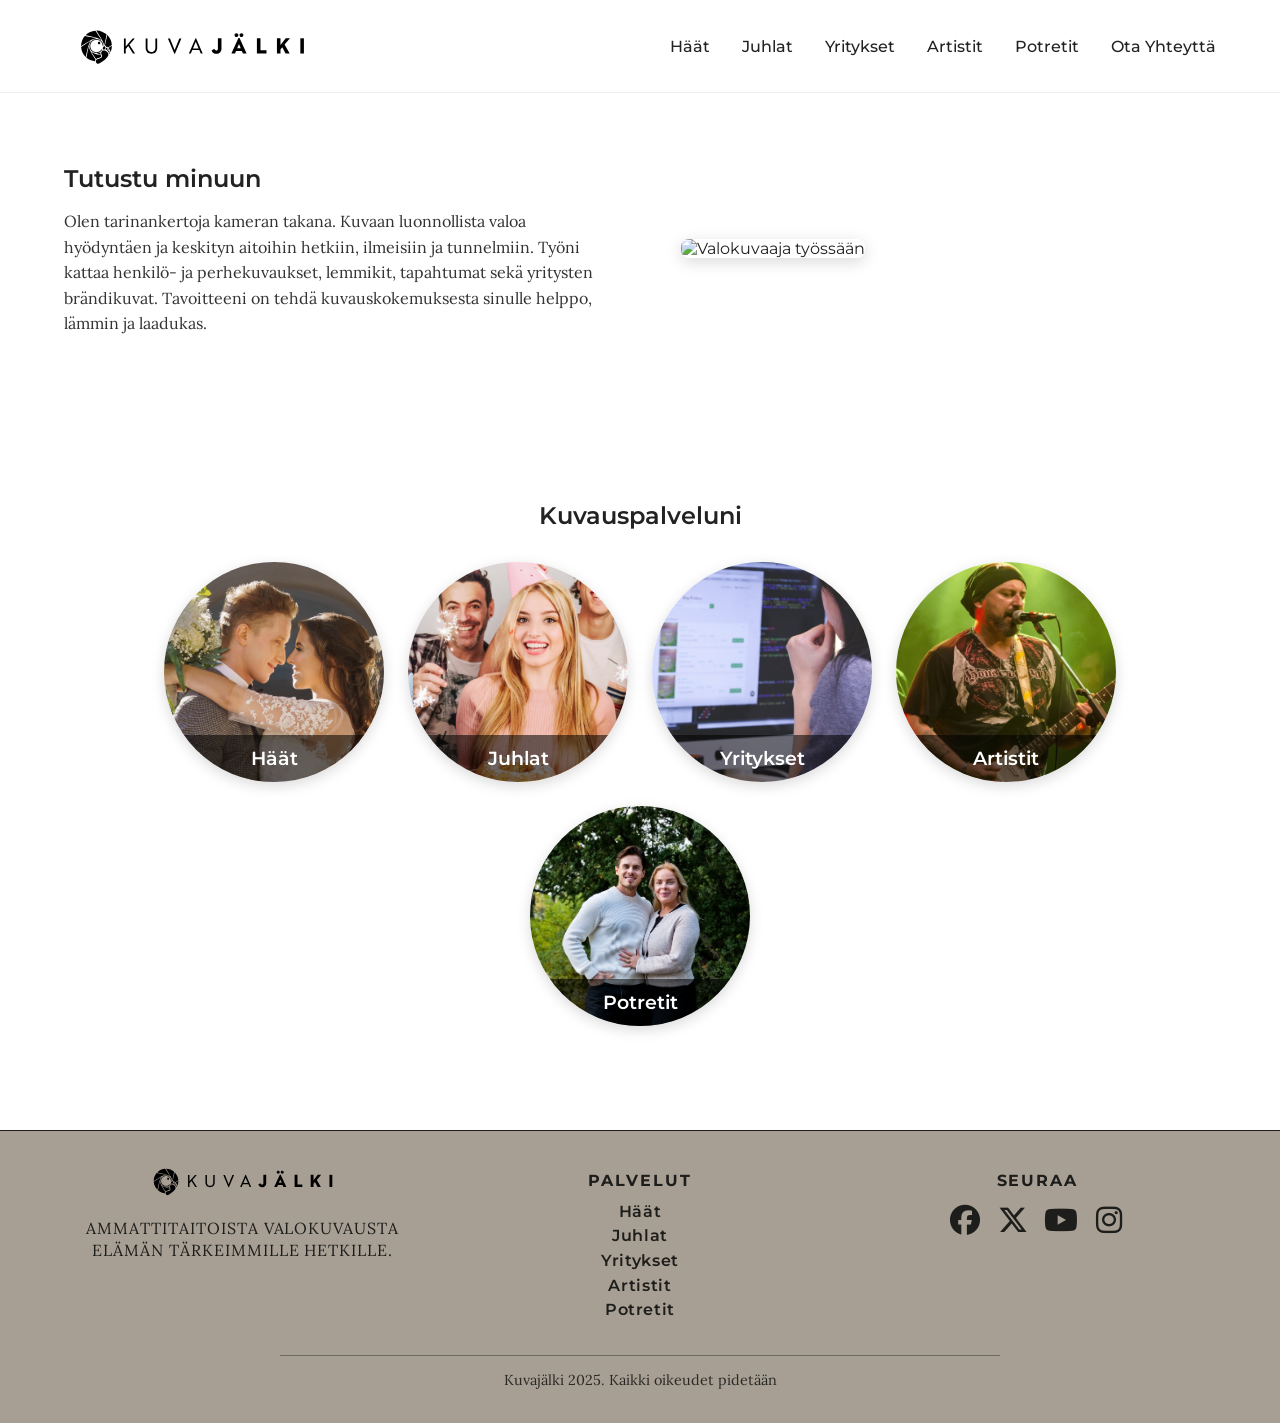
==== index.html @ 0657d15f "kuvat" ====
<!DOCTYPE html>
<html lang="fi">

<head>
  <meta charset="UTF-8" />
  <meta name="viewport" content="width=device-width, initial-scale=1.0" />
  <title>Kuvajälki – Etusivu</title>

  <!-- Fontit ja ikonit -->
  <link rel="preconnect" href="https://fonts.googleapis.com">
  <link rel="preconnect" href="https://fonts.gstatic.com" crossorigin>
  <link href="https://fonts.googleapis.com/css2?family=Montserrat:wght@400;500;600;700&family=Lora:ital,wght@0,400;0,600;1,400&display=swap" rel="stylesheet">
  <link rel="stylesheet" href="https://cdnjs.cloudflare.com/ajax/libs/font-awesome/6.4.2/css/all.min.css">

  <!-- Tyylit (päivitä polut tarvittaessa projektissasi) -->
  <link rel="stylesheet" href="style.css" />
 
</head>

<body>

  <!-- Navbar (sama kuin aiemmin) -->
  <nav class="navbar">
    <div class="container flex">
      <a href="../index.html" class="site-brand">
        <img src="../img/logo.svg" alt="Kuvajälki logo" />
      </a>

      <!-- Open (hamburger) button -->
      <button type="button" id="navbar-show-btn" aria-label="Avaa valikko">
        <i class="fas fa-bars"></i>
      </button>

      <!-- Collapsible menu -->
      <div id="navbar-collapse">
        <button type="button" id="navbar-close-btn" aria-label="Sulje valikko">
          <i class="fas fa-times"></i>
        </button>

        <ul class="navbar-nav">
  
          <li class="nav-item">
            <a href="../Haat/index.html" class="nav-link">Häät</a>
          </li>
          <li class="nav-item">
            <a href="../Juhlat/index.html" class="nav-link">Juhlat</a>
          </li>
          <li class="nav-item">
            <a href="../Yritykset/index.html" class="nav-link">Yritykset</a>
          </li>
          <li class="nav-item">
            <a href="../Artistit/index.html" class="nav-link">Artistit</a>
          </li>
          <li class="nav-item">
            <a href="../Henkilo/index.html" class="nav-link">Potretit</a>
          </li>
          <li class="nav-item">
            <a href="../Ota_Yhteytta/index.html" class="nav-link">Ota Yhteyttä</a>
          </li>
        </ul>
      </div>
    </div>
  </nav>
  <!-- /Navbar -->

  <!-- Etusivulla ei tarvita hää-headeria, poistettu header-hero -->

  <main>
    
    <!-- About Me Section -->
    <section class="about-section container">
      <div class="about-content">
        <div class="about-text">
          <h2>Tutustu minuun</h2>
          <p>
            Olen tarinankertoja kameran takana. Kuvaan luonnollista valoa hyödyntäen ja keskityn aitoihin hetkiin,
            ilmeisiin ja tunnelmiin. Työni kattaa henkilö- ja perhekuvaukset, lemmikit, tapahtumat sekä yritysten
            brändikuvat. Tavoitteeni on tehdä kuvauskokemuksesta sinulle helppo, lämmin ja laadukas.
          </p>
        </div>
        <div class="about-image">
          <img src="../img/etusivu1.png" alt="Valokuvaaja työssään">
        </div>
      </div>
    </section>

    <!-- Service Cards Section -->
    <section class="services-section container">
      <h2>Kuvauspalveluni</h2>
      <div class="card-container">

        <div class="service-card kortti-haat">

          <h3>Häät</h3>
          <img src="../img/Haat/Haat-pysty.jpg" alt="Haat">
        </div>

        <div class="service-card kortti-juhlat">
          <h3>Juhlat</h3>
          <img src="../img/Juhlat/Juhlat-pysty.jpg" alt="Juhlat">
        </div>

        <div class="service-card kortti-yritykset">
        
          <h3>Yritykset</h3>
          <img src="../img/Yritykset/Yritykset-pysty.jpg" alt="Yritykset">
        </div>

        <div class="service-card kortti-artistit">
          
          <h3>Artistit</h3>
          <img src="../img/Artistit/Artistit-pysty.jpg" alt="Artistit">
        </div>

        <div class="service-card kortti-henkilo">

          <h3>Potretit</h3>
          <img src="../img/Potretit/Parikuvat0009.jpg" alt="Potretit">
        </div>
      </div>
    </section>
  </main>


  <footer class="site-footer">
  <div class="container footer-grid">
    <!-- VASEN: logo + kuvaus -->
    <div class="footer-brand">
      <img src="../img/logo.svg" alt="Kuvajälki" class="footer-logo">
      <p class="footer-tagline">
        Ammattitaitoista valokuvausta elämän tärkeimmille hetkille.
      </p>
    </div>

    <!-- KESKI: Palvelut-linkit -->
    <nav class="footer-services" aria-label="Palvelut">
      <h4>Palvelut</h4>
      <ul>
        <li><a href="../Haat/index.html">Häät</a></li>
        <li><a href="../Juhlat/index.html">Juhlat </a></li>
        <li><a href="../Yritykset/index.html">Yritykset</a></li>
        <li><a href="../Artistit/index.html">Artistit</a></li>
        <li><a href="../Henkilo/index.html">Potretit</a></li>
      </ul>
    </nav>

    <!-- OIKEA: Seuraa -->
    <div class="footer-social">
      <h4>Seuraa</h4>
      <ul>
        <li><a href="#" aria-label="Facebook"><i class="fab fa-facebook"></i></a></li>
        <li><a href="#" aria-label="X / Twitter"><i class="fab fa-x-twitter"></i></a></li>
        <li><a href="#" aria-label="YouTube"><i class="fab fa-youtube"></i></a></li>
        <li><a href="#" aria-label="Instagram"><i class="fab fa-instagram"></i></a></li>
      </ul>
    </div>
  </div>

  <hr class="footer-rule" />

  <div class="container footer-bottom">
    <p>Kuvajälki 2025. Kaikki oikeudet pidetään</p>
  </div>
</footer>


  <!-- Oma skripti (valikko ym.) -->
  <script src="script.js"></script>
</body>

</html>
---- style.css ----
/* ========================================================= */
/* ================== YLEISET ASETUKSET ===================== */
/* ========================================================= */

html,
body {
  height: 100%;
}

*,
*::before,
*::after {
  box-sizing: border-box;
}

body {
  margin: 0;
  font-family: "Montserrat", sans-serif;
  background-color: #fff;
  color: #222;
  display: flex;
  flex-direction: column;
  min-height: 100vh;
  -webkit-text-size-adjust: 100%;
}

body h2,
body h3,
body h4 {
  font-family: "Montserrat", serif;
}

body p {
  font-family: "Lora", serif;
}

main {
  flex: 1 0 auto;
  padding-bottom: 40px; /* tilaa footerille */
}

.container {
  width: 90%;
  max-width: 1200px;
  margin: 0 auto;
}

/* Pienillä näytöillä hieman suurempi riviväli ja marginaalit */
@media (max-width: 560px) {
  body {
    line-height: 1.55;
  }
  .container {
    width: 92%;
  }
}

/* ========================================================= */
/* ================== NAVIGAATIO ============================ */
/* ========================================================= */

.navbar {
  position: fixed;
  top: 0;
  left: 0;
  right: 0;
  z-index: 1000;
  background: #fff;
  border-bottom: 1px solid #eee;
}

/* Navin sisältö (logo + linkit samalle riville) */
.navbar .container {
  display: flex;
  justify-content: space-between; /* Logo vasemmalle, linkit oikealle */
  align-items: center;
  gap: 12px;
  padding: 1rem 0;
}

/* Logo vasemmalle */
.site-brand img {
  height: 60px;
  width: auto;
  display: block;
}

/* Navilinkit (desktop-näkymä) */
.navbar-nav {
  list-style: none;
  display: flex;
  gap: 2rem;
  margin: 0;
  padding: 0;
}

.navbar-nav .nav-link {
  position: relative;
  text-decoration: none;
  color: #222;
  font-weight: 500;
  padding-bottom: 4px;
  transition: color 0.3s ease;
}

/* Alleviivaus-efekti hoverissa */
.navbar-nav .nav-link::after {
  content: "";
  position: absolute;
  left: 0;
  bottom: 0;
  width: 100%;
  height: 2px;
  background: #b97c2c;
  border-radius: 3px;
  transform-origin: right;
  transform: scaleX(0);
  transition: transform 0.4s ease;
}

.navbar-nav .nav-link:hover {
  color: #b97c2c;
}

.navbar-nav .nav-link:hover::after {
  transform: scaleX(1);
  transform-origin: left;
}

/* Hamburger-nappi (mobiili) */
#navbar-show-btn,
#navbar-close-btn {
  background: none;
  border: none;
  color: #222;
  font-size: 1.6rem;
  line-height: 1;
  cursor: pointer;
  display: none; /* näkyy vain mobiilissa */
}

/* Desktopissa valikko näkyy rivillä */
#navbar-collapse {
  display: flex;
}

/* ========================================================= */
/* ================== MOBIILINAVI =========================== */
/* ========================================================= */

@media (max-width: 768px) {
  #navbar-show-btn {
    display: block;
  }

  #navbar-collapse {
    position: fixed;
    top: 0;
    right: -100%;
    width: min(92vw, 320px);
    height: 100dvh; /* varma koko mobiilissa */
    background: #fff;
    box-shadow: -2px 0 10px rgba(0, 0, 0, 0.1);
    flex-direction: column;
    justify-content: flex-start;
    align-items: flex-start;
    padding: 2rem 1.25rem;
    transition: right 0.3s ease;
  }

  #navbar-close-btn {
    display: block;
    position: absolute;
    top: 1rem;
    right: 1rem;
  }

  /* Kun menu on aktiivinen (esim. JS lisää .open-luokan) */
  #navbar-collapse.open {
    right: 0;
  }

  /* Linkit pystysuunnassa mobiilissa */
  .navbar-nav {
    flex-direction: column;
    gap: 1.25rem;
    margin-top: 3.25rem;
  }

  .nav-link {
    font-size: 1.05rem;
  }
}

/* Jos sivulla käytetään ankkureita kiinteän navin kanssa */
#galleria,
#hinnasto {
  scroll-margin-top: 80px;
}

/* ========================================================= */
/* ================== ABOUT ME -OSIO ======================== */
/* ========================================================= */

.about-section {
  display: flex;
  align-items: center;
  justify-content: center;
  padding: 4rem 0;
  margin-top: 80px; /* kompensoi fixed-navia yläreunassa */
}

.about-content {
  display: flex;
  flex-wrap: wrap;
  gap: 2rem;
  align-items: center;
}

.about-text {
  flex: 1;
  min-width: 280px;
}

.about-text h2 {
  font-weight: 600;
  margin-bottom: 1rem;
}

.about-text p {
  font-family: "Lora", serif;
  line-height: 1.6;
  color: #333;
}

.about-image {
  flex: 1;
  min-width: 280px;
  padding-left: 50px;
}

.about-image img {
  width: 80%;
  border-radius: 8px;
  object-fit: cover;
  box-shadow: 0 4px 16px rgba(0, 0, 0, 0.15);
}

/* ========================================================= */
/* ================== PALVELUKORTIT ========================= */
/* ========================================================= */

.services-section {
  text-align: center;
  padding: 4rem 0;
}

.services-section h2 {
  font-weight: 600;
  margin-bottom: 2rem;
}

.card-container {
  display: flex;
  flex-wrap: wrap;
  gap: 1.5rem;
  justify-content: center;
}

.service-card {
  width: 220px;
  height: 220px;
  border-radius: 50%;
  overflow: hidden;
  position: relative;
  cursor: pointer;
  transition: transform 0.3s ease, box-shadow 0.3s ease;
  box-shadow: 0 4px 14px rgba(0,0,0,0.15);

  display: flex;
  align-items: flex-end;
  justify-content: center;
}

/* Kuva pallon sisällä */
.service-card img {
  position: absolute;
  width: 100%;
  height: 100%;
  object-fit: cover;

  filter: grayscale(5%);
  transition: transform 0.5s ease, filter 0.5s ease;
}

/* Hover-efekti */
.service-card:hover img {
  transform: scale(1.12);
  filter: grayscale(0%);
}

/* Otsikkopalkki pallon alaosassa */
.service-card h3 {
  position: relative;
  z-index: 2;
  background: rgba(0, 0, 0, 0.55);
  width: 100%;
  margin: 0;
  padding: 0.75rem 0;
  color: #fff;
  font-weight: 600;
  text-align: center;
  border-bottom-left-radius: 50%;
  border-bottom-right-radius: 50%;
  transition: background 0.3s ease;
}

.service-card:hover h3 {
  background: rgba(0, 0, 0, 0.75);
}



/* ========================================================= */
/* ================== RESPONSIVISUUS ======================== */
/* ========================================================= */

@media (max-width: 768px) {
  .about-content {
    flex-direction: column;
    text-align: center;
  }

  .about-image {
    padding-left: 0;
  }

  .about-image img {
    max-width: 90%;
  }

  .service-card {
    width: 100%;
    max-width: 320px;
  }
}

/* ========================================================= */
/* ====================== FOOTER ============================ */
/* ========================================================= */

.site-footer {
  background: #a79f93;
  color: #1d1d1b;
  padding: 2.5rem 0 1.25rem 0;
  border-top: 1px solid #1d1d1b;
  margin-top: auto;
}

.footer-grid {
  display: grid;
  grid-template-columns: repeat(3, 1fr);
  gap: 2rem 2.5rem;
  justify-content: center;
  justify-items: center;
  align-items: start;
  text-align: center;
}

.footer-brand,
.footer-services,
.footer-social {
  display: flex;
  flex-direction: column;
  align-items: center;
  margin-bottom: 0.5rem;
}

.footer-brand {
  margin-top: -14px;
}

.footer-logo {
  height: 48px;
  width: auto;
  display: block;
  margin-bottom: 0.75rem;
}

.footer-tagline {
  font-family: "Lora", serif;
  text-transform: uppercase;
  letter-spacing: 0.06em;
  line-height: 1.4;
  margin: 0;
}

.site-footer h4 {
  text-transform: uppercase;
  letter-spacing: 0.12em;
  font-weight: 700;
  margin: 0 0 0.75rem 0;
}

.footer-services ul,
.footer-social ul {
  list-style: none;
  margin: 0;
  padding: 0;
}

.footer-services ul {
  display: flex;
  flex-direction: column;
  gap: 0.35rem;
}

.footer-services a {
  color: #1d1d1b;
  text-decoration: none;
  font-weight: 600;
  letter-spacing: 0.04em;
}

.footer-services a:hover {
  text-decoration: underline;
}

.footer-social ul {
  display: flex;
  gap: 0.75rem;
  justify-content: center;
  align-items: center;
}

.footer-social a {
  color: #1d1d1b;
  display: inline-flex;
  align-items: center;
  justify-content: center;
  width: 36px;
  height: 36px;
  text-decoration: none;
  transition: transform 0.2s ease;

}

.footer-social a:hover {
  transform: translateY(-2px);
}

.footer-social i {
  font-size: 30px;
  display: flex;
  justify-content: center;
  align-items: center;
}

.footer-rule {
  border: none;
  border-top: 1px solid #6f6a62;
  margin: 1.75rem auto 0.75rem auto;
  width: min(720px, 90%);
}

.footer-bottom {
  text-align: center;
  font-size: 0.9rem;
  opacity: 0.9;
}

/* ---------- Footerin responsiivisuus ---------- */
@media (max-width: 900px) {
  .footer-grid {
    grid-template-columns: 1fr;
    gap: 1.5rem;
  }
  .footer-brand {
    display: grid;
    justify-items: center;
    margin-top: 0;
  }
  .footer-tagline {
    max-width: 28ch;
  }
}
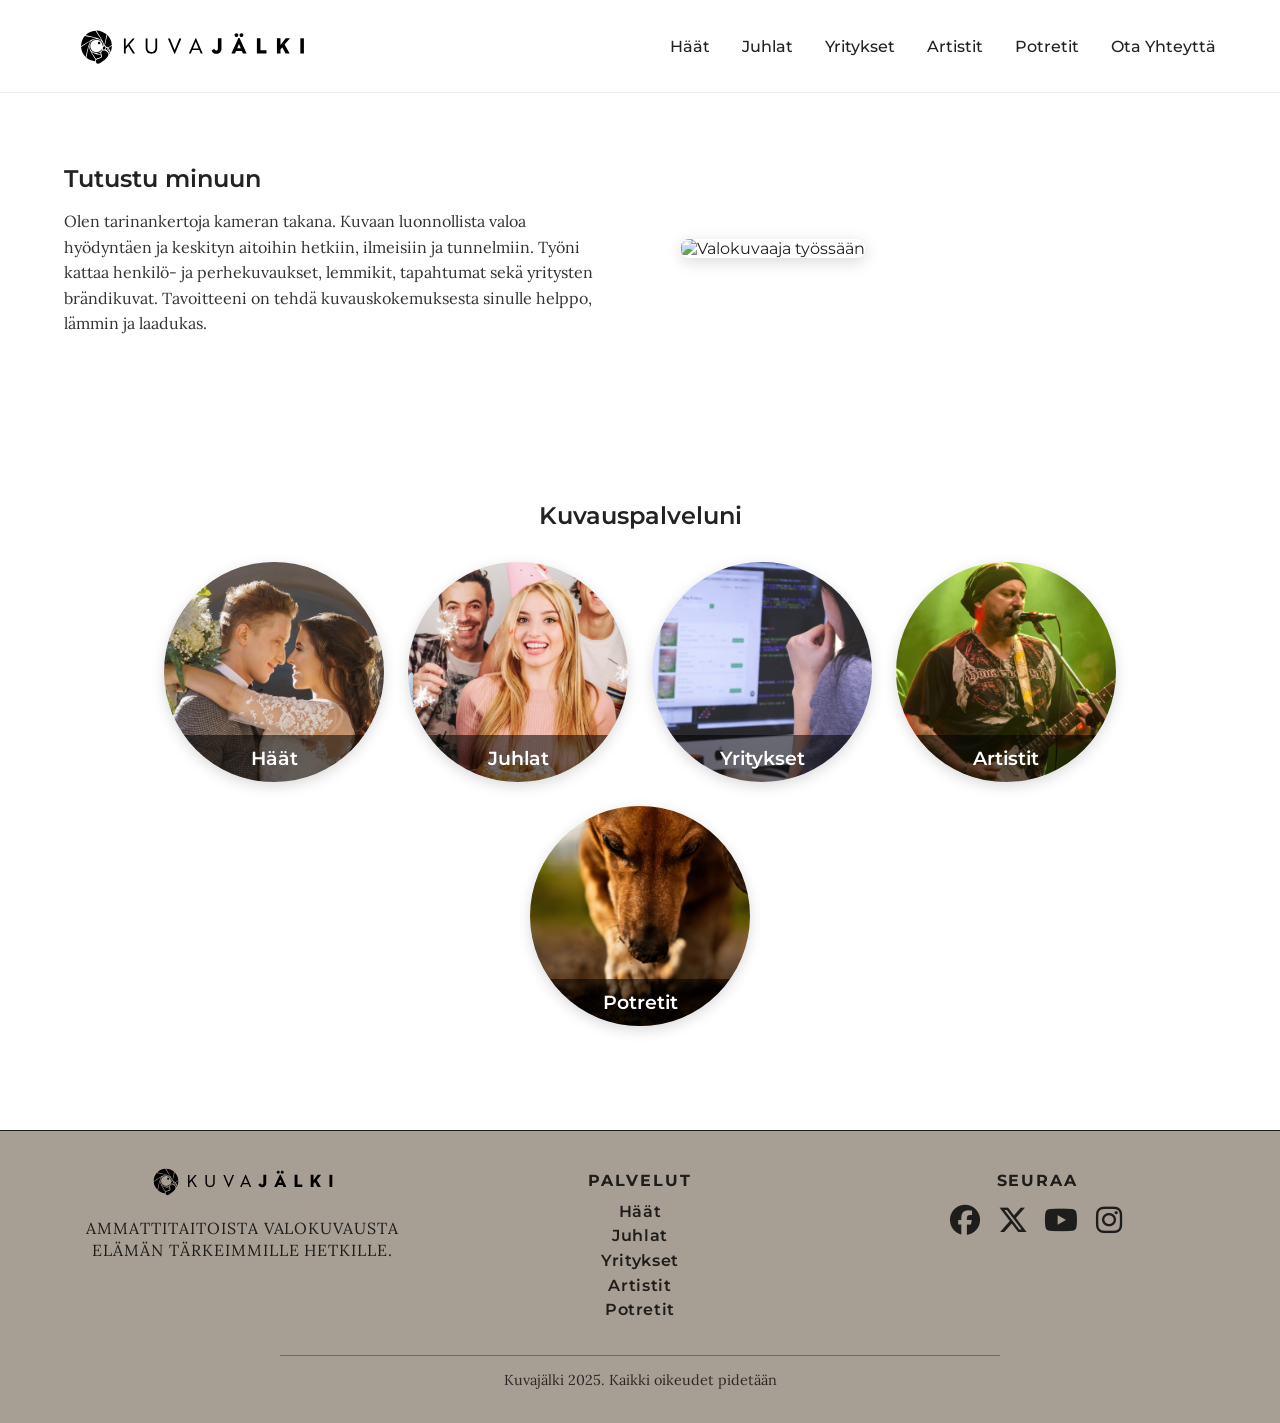
==== commit 4c0b3daf: "Merge branch 'main' of https://github.com/Kuvajalki/Valokuvaus_sivut" ====
--- a/index.html
+++ b/index.html
@@ -115,7 +115,7 @@
         <div class="service-card kortti-henkilo">
 
           <h3>Potretit</h3>
-          <img src="../img/Potretit/Parikuvat0009.jpg" alt="Potretit">
+          <img src="../img/Potretit/Koirat0015.jpg" alt="Potretit">
         </div>
       </div>
     </section>
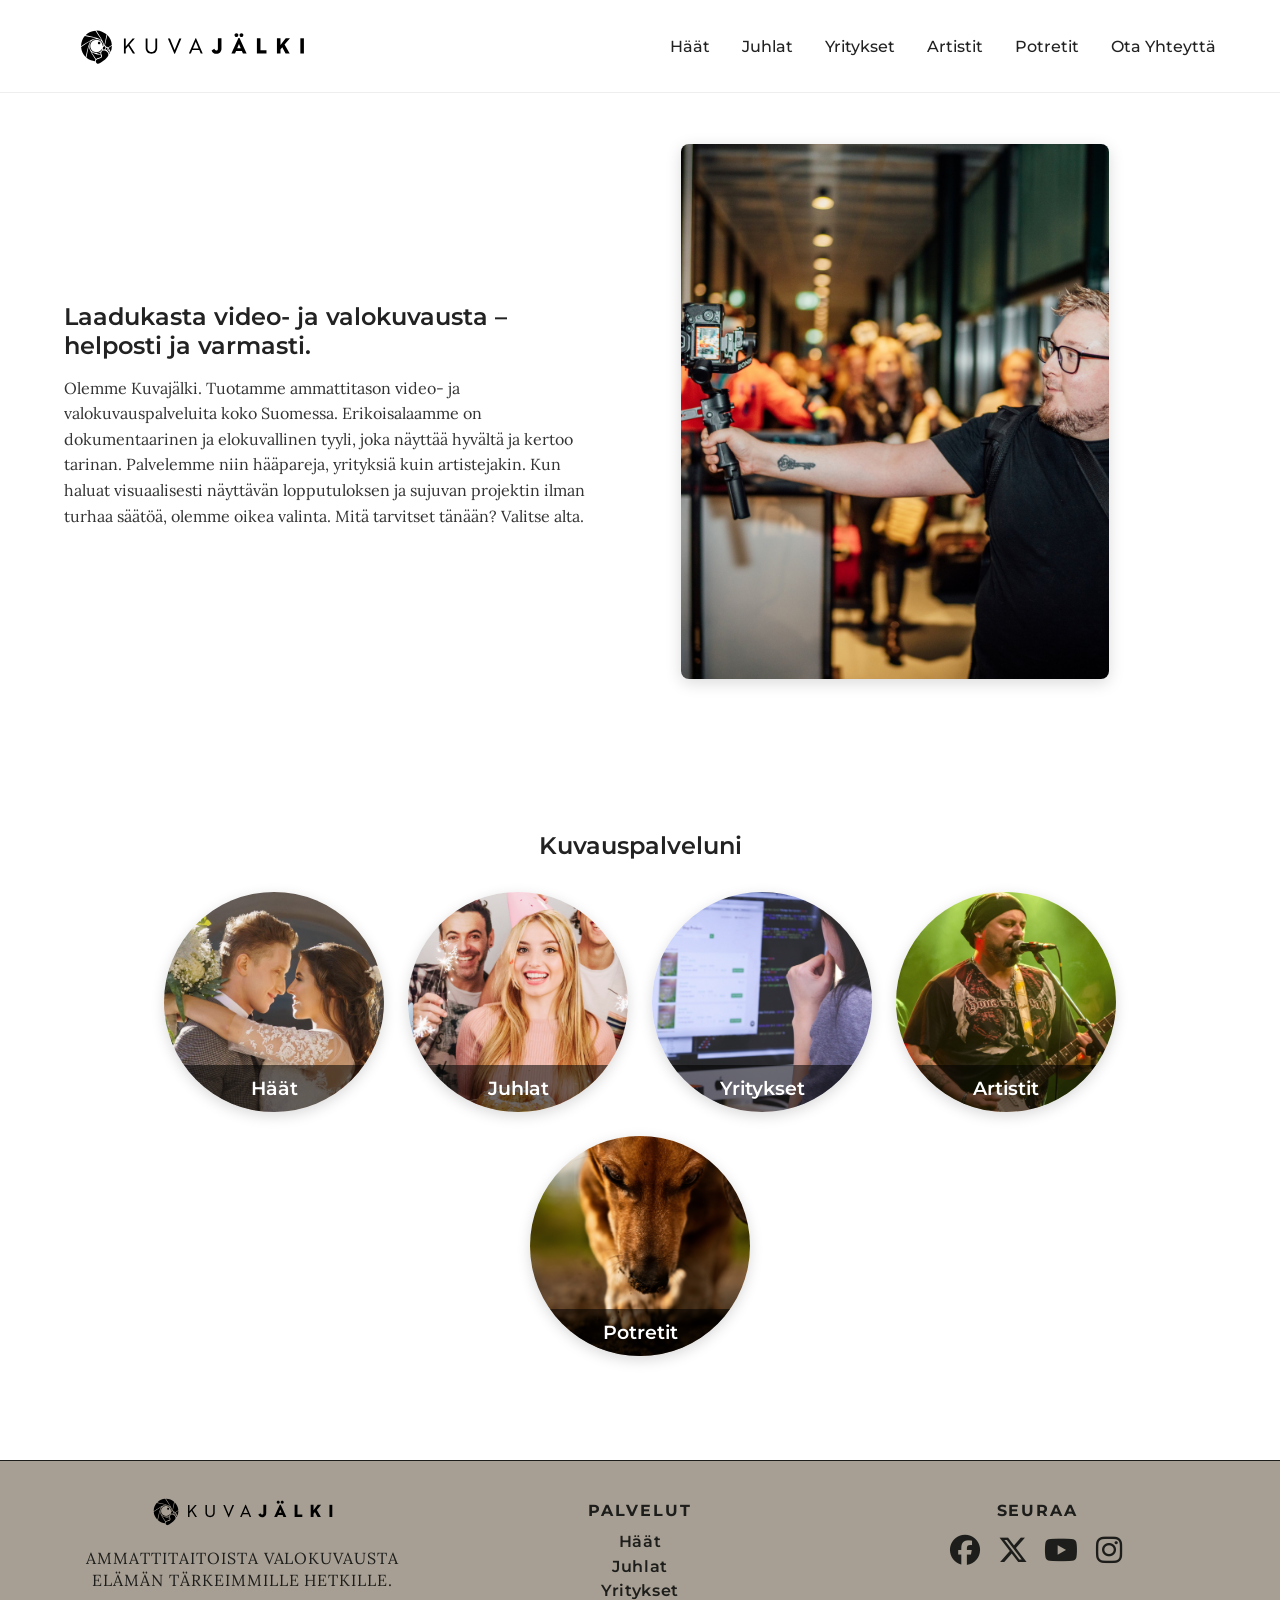
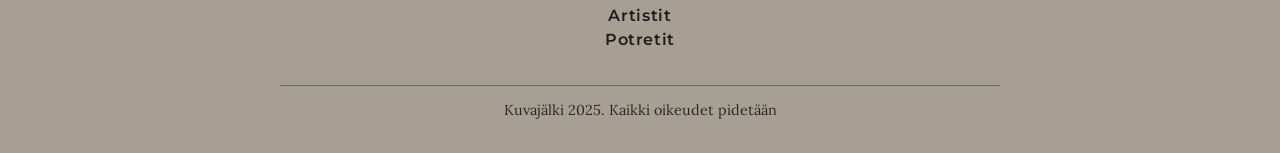
==== commit 456a8837: "jea" ====
--- a/index.html
+++ b/index.html
@@ -71,11 +71,13 @@
     <section class="about-section container">
       <div class="about-content">
         <div class="about-text">
-          <h2>Tutustu minuun</h2>
+          <h2>Laadukasta video- ja valokuvausta – helposti ja varmasti.</h2>
           <p>
-            Olen tarinankertoja kameran takana. Kuvaan luonnollista valoa hyödyntäen ja keskityn aitoihin hetkiin,
-            ilmeisiin ja tunnelmiin. Työni kattaa henkilö- ja perhekuvaukset, lemmikit, tapahtumat sekä yritysten
-            brändikuvat. Tavoitteeni on tehdä kuvauskokemuksesta sinulle helppo, lämmin ja laadukas.
+            Olemme Kuvajälki. Tuotamme ammattitason video- ja valokuvauspalveluita koko Suomessa. Erikoisalaamme on dokumentaarinen ja elokuvallinen tyyli, joka näyttää hyvältä ja kertoo tarinan.
+
+            Palvelemme niin hääpareja, yrityksiä kuin artistejakin. Kun haluat visuaalisesti näyttävän lopputuloksen ja sujuvan projektin ilman turhaa säätöä, olemme oikea valinta.
+
+            Mitä tarvitset tänään? Valitse alta.
           </p>
         </div>
         <div class="about-image">
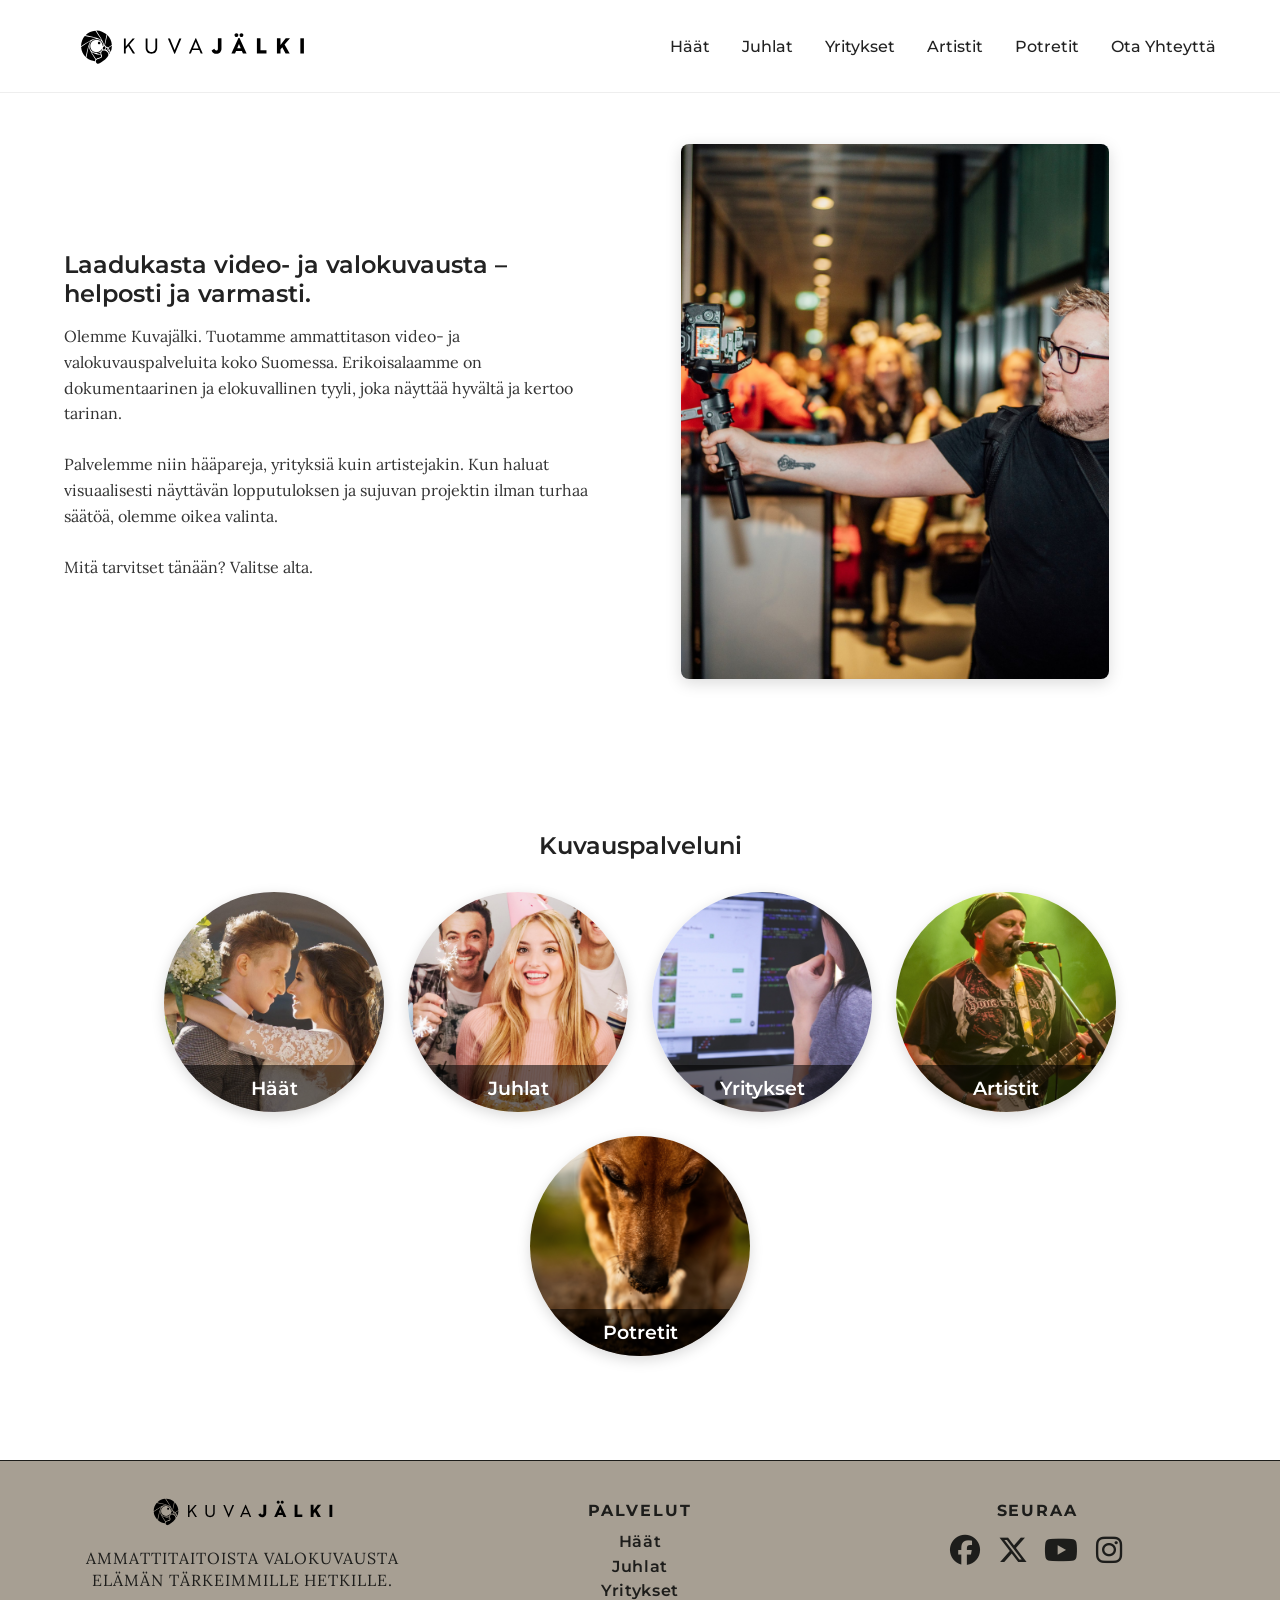
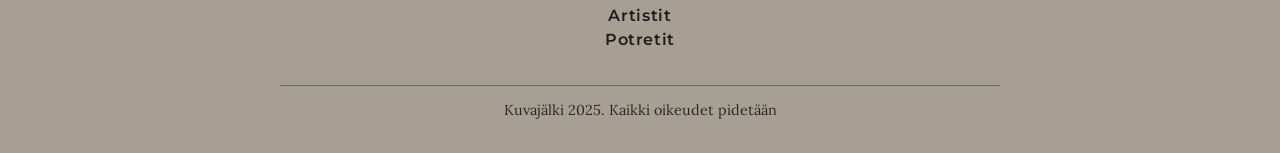
==== commit 771772be: "Update index.html" ====
--- a/index.html
+++ b/index.html
@@ -73,10 +73,11 @@
         <div class="about-text">
           <h2>Laadukasta video- ja valokuvausta – helposti ja varmasti.</h2>
           <p>
-            Olemme Kuvajälki. Tuotamme ammattitason video- ja valokuvauspalveluita koko Suomessa. Erikoisalaamme on dokumentaarinen ja elokuvallinen tyyli, joka näyttää hyvältä ja kertoo tarinan.
-
+            Olemme Kuvajälki. Tuotamme ammattitason video- ja valokuvauspalveluita koko Suomessa. Erikoisalaamme on dokumentaarinen ja elokuvallinen tyyli, joka näyttää hyvältä ja kertoo tarinan.<br>
+            <br>
             Palvelemme niin hääpareja, yrityksiä kuin artistejakin. Kun haluat visuaalisesti näyttävän lopputuloksen ja sujuvan projektin ilman turhaa säätöä, olemme oikea valinta.
-
+            <br>
+            <br>
             Mitä tarvitset tänään? Valitse alta.
           </p>
         </div>
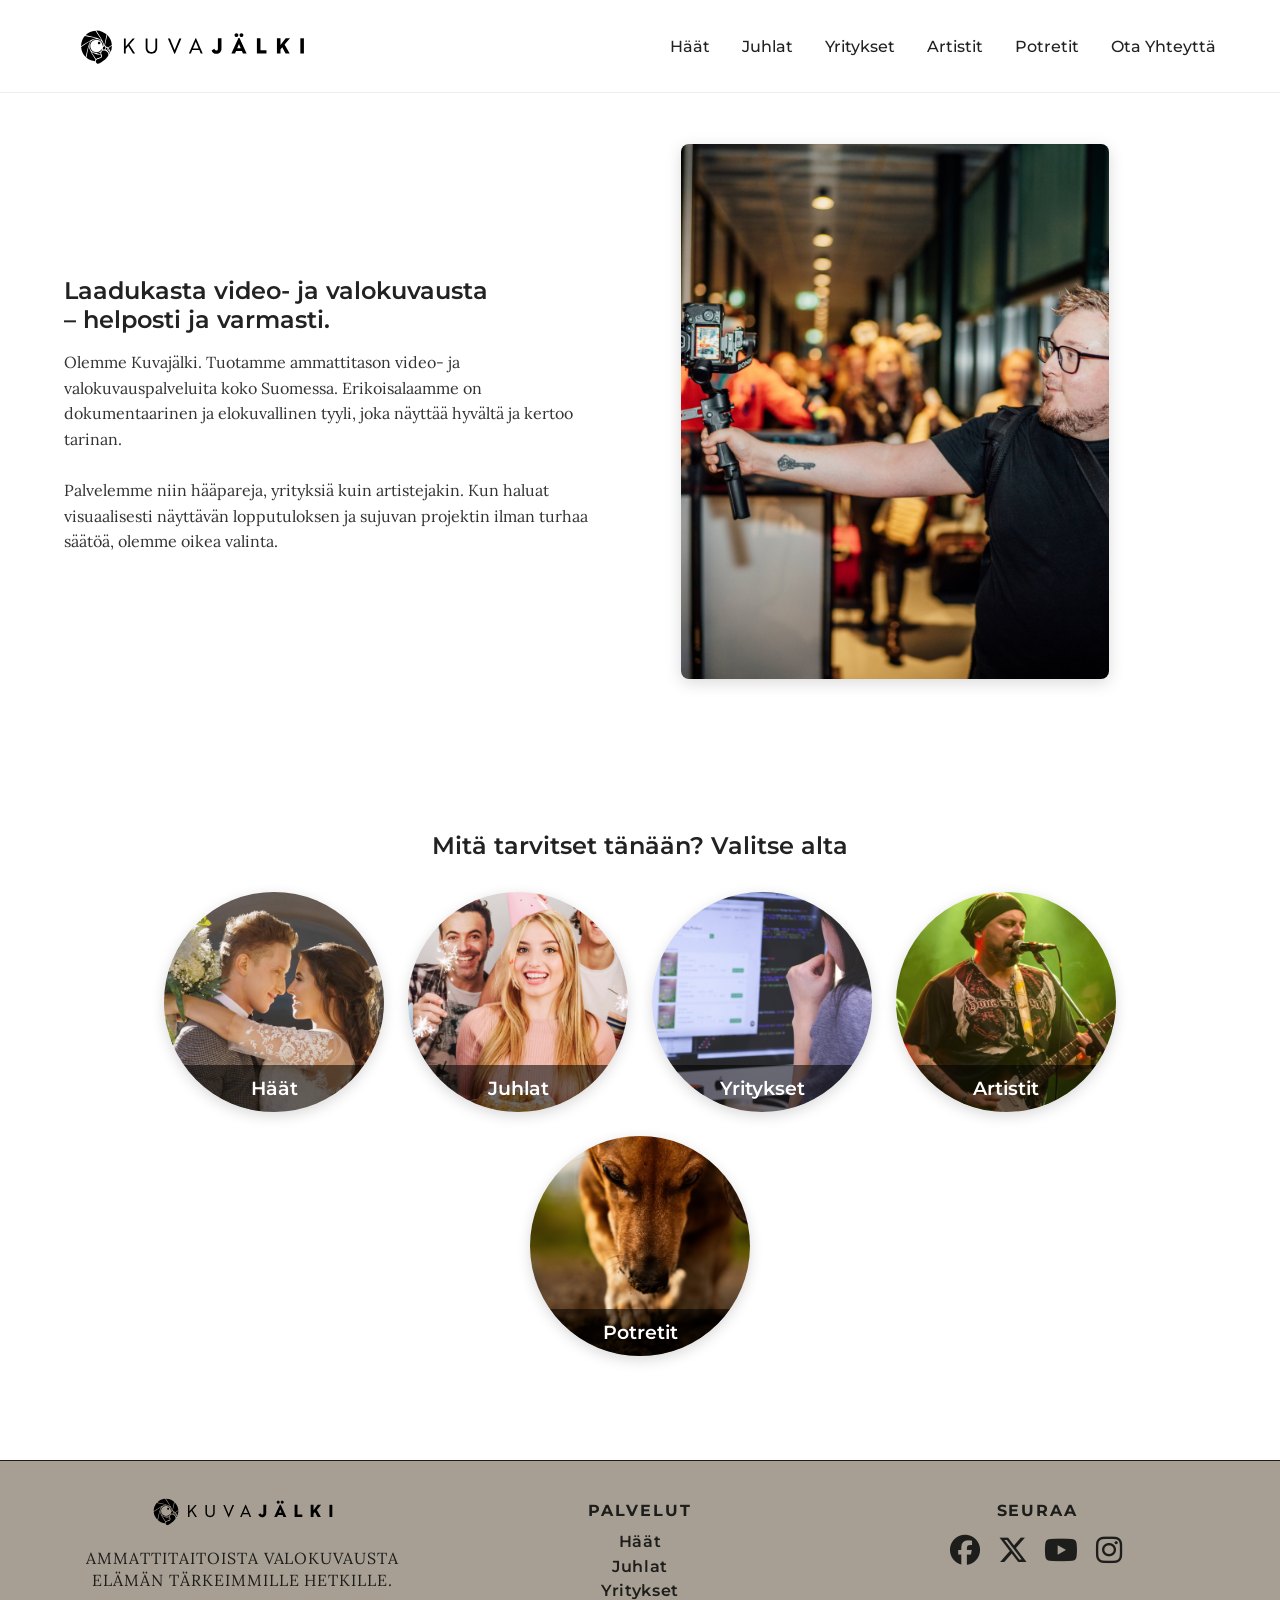
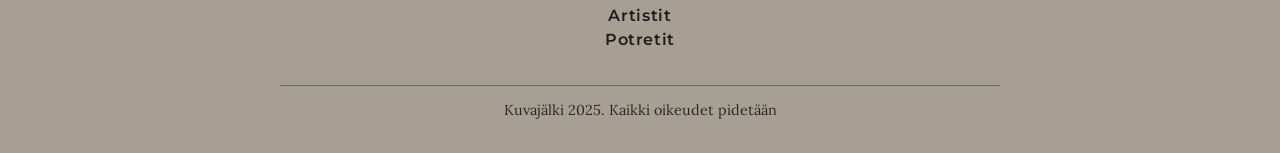
==== commit ee2d4337: "aboutmetxt" ====
--- a/index.html
+++ b/index.html
@@ -71,14 +71,13 @@
     <section class="about-section container">
       <div class="about-content">
         <div class="about-text">
-          <h2>Laadukasta video- ja valokuvausta – helposti ja varmasti.</h2>
+          <h2>Laadukasta video- ja valokuvausta <br>– helposti ja varmasti.</h2>
           <p>
             Olemme Kuvajälki. Tuotamme ammattitason video- ja valokuvauspalveluita koko Suomessa. Erikoisalaamme on dokumentaarinen ja elokuvallinen tyyli, joka näyttää hyvältä ja kertoo tarinan.<br>
             <br>
             Palvelemme niin hääpareja, yrityksiä kuin artistejakin. Kun haluat visuaalisesti näyttävän lopputuloksen ja sujuvan projektin ilman turhaa säätöä, olemme oikea valinta.
             <br>
-            <br>
-            Mitä tarvitset tänään? Valitse alta.
+           
           </p>
         </div>
         <div class="about-image">
@@ -89,7 +88,7 @@
 
     <!-- Service Cards Section -->
     <section class="services-section container">
-      <h2>Kuvauspalveluni</h2>
+      <h2>Mitä tarvitset tänään? Valitse alta</h2>
       <div class="card-container">
 
         <div class="service-card kortti-haat">
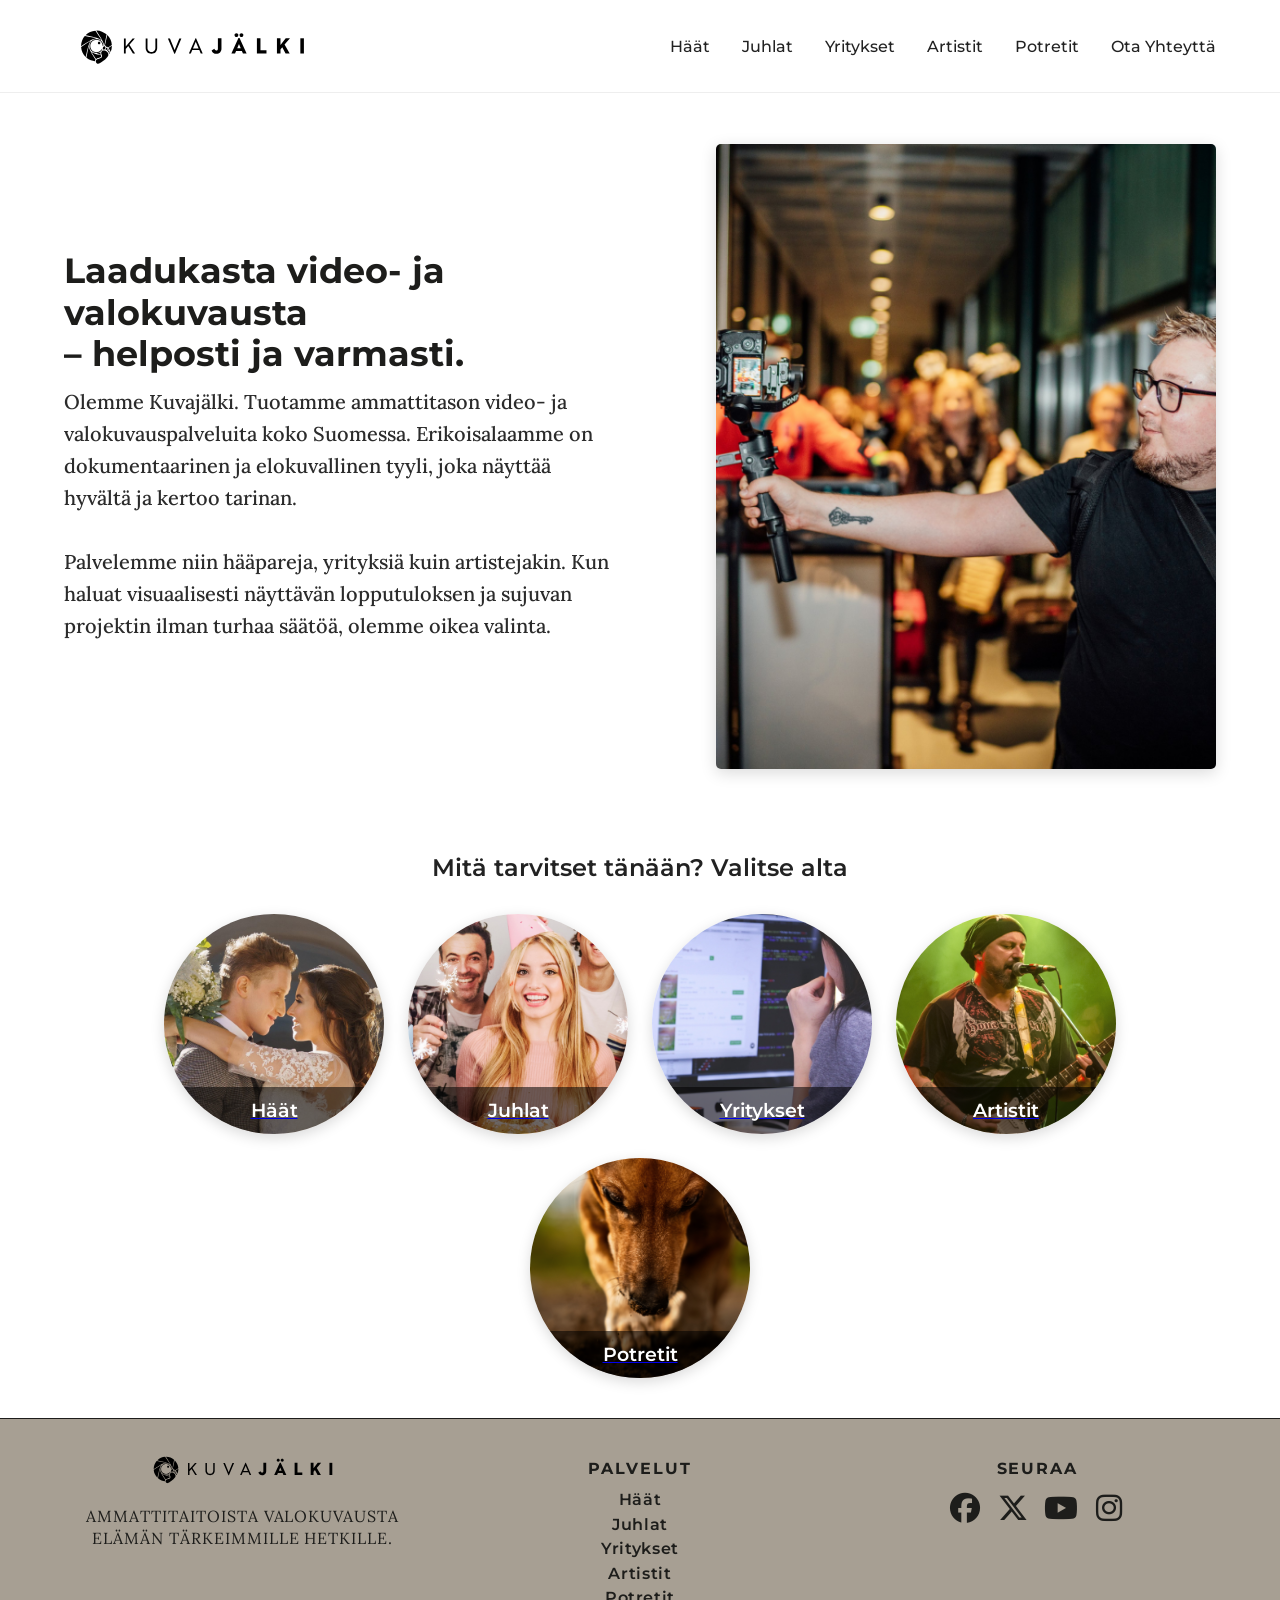
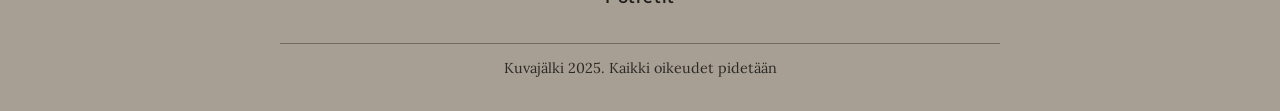
==== commit a4d07e23: "korttinapit" ====
--- a/index.html
+++ b/index.html
@@ -86,41 +86,40 @@
       </div>
     </section>
 
-    <!-- Service Cards Section -->
-    <section class="services-section container">
-      <h2>Mitä tarvitset tänään? Valitse alta</h2>
-      <div class="card-container">
+   <!-- Service Cards Section -->
+<section class="services-section container">
+  <h2>Mitä tarvitset tänään? Valitse alta</h2>
 
-        <div class="service-card kortti-haat">
+  <div class="card-container">
 
-          <h3>Häät</h3>
-          <img src="../img/Haat/Haat-pysty.jpg" alt="Haat">
-        </div>
+    <a href="../haat/index.html" class="service-card kortti-haat">
+      <h3>Häät</h3>
+      <img src="../img/Haat/Haat-pysty.jpg" alt="Häät">
+    </a>
 
-        <div class="service-card kortti-juhlat">
-          <h3>Juhlat</h3>
-          <img src="../img/Juhlat/Juhlat-pysty.jpg" alt="Juhlat">
-        </div>
+    <a href="../Juhlat/index.html" class="service-card kortti-juhlat">
+      <h3>Juhlat</h3>
+      <img src="../img/Juhlat/Juhlat-pysty.jpg" alt="Juhlat">
+    </a>
 
-        <div class="service-card kortti-yritykset">
-        
-          <h3>Yritykset</h3>
-          <img src="../img/Yritykset/Yritykset-pysty.jpg" alt="Yritykset">
-        </div>
+    <a href="../Yritykset/index.html" class="service-card kortti-yritykset">
+      <h3>Yritykset</h3>
+      <img src="../img/Yritykset/Yritykset-pysty.jpg" alt="Yritykset">
+    </a>
 
-        <div class="service-card kortti-artistit">
-          
-          <h3>Artistit</h3>
-          <img src="../img/Artistit/Artistit-pysty.jpg" alt="Artistit">
-        </div>
+    <a href="Artistit/index.html" class="service-card kortti-artistit">
+      <h3>Artistit</h3>
+      <img src="../img/Artistit/Artistit-pysty.jpg" alt="Artistit">
+    </a>
 
-        <div class="service-card kortti-henkilo">
+    <a href="Henkilo/index.html" class="service-card kortti-henkilo">
+      <h3>Potretit</h3>
+      <img src="../img/Potretit/Koirat0015.jpg" alt="Potretit">
+    </a>
 
-          <h3>Potretit</h3>
-          <img src="../img/Potretit/Koirat0015.jpg" alt="Potretit">
-        </div>
-      </div>
-    </section>
+  </div>
+</section>
+
   </main>
 
 
--- a/style.css
+++ b/style.css
@@ -223,25 +223,38 @@
 }
 
 .about-text h2 {
-  font-weight: 600;
-  margin-bottom: 1rem;
+  margin: -4px 0 10px;
+  font-weight: 700;
+  line-height: 1.2;
+  font-size: clamp(1.6rem, 1.2rem + 1.2vw, 2.2rem);
+  color: #1d1d1b;
+  max-width: 30ch;
+  font-family: "Montserrat", sans-serif;
 }
 
 .about-text p {
+  margin: 0 0 16px;
+  font-weight: 500;
+  font-size: clamp(1rem, 0.95rem + 0.7vw, 1.25rem);
+  line-height: 1.6;
+  color: #2b2b2b;
+  max-width: 48ch;
   font-family: "Lora", serif;
-  line-height: 1.6;
-  color: #333;
 }
 
 .about-image {
   flex: 1;
   min-width: 280px;
-  padding-left: 50px;
+  padding-left: 12px;
+  display: flex;
+  justify-content: flex-end;
+  transform: none; /* remove the translateX nudge so edges line up */
 }
 
 .about-image img {
-  width: 80%;
-  border-radius: 8px;
+  width: 100%;
+  max-width: 500px; /* adjust this to match the visual size of your cards */
+  border-radius: 5px;
   object-fit: cover;
   box-shadow: 0 4px 16px rgba(0, 0, 0, 0.15);
 }
@@ -252,7 +265,7 @@
 
 .services-section {
   text-align: center;
-  padding: 4rem 0;
+  
 }
 
 .services-section h2 {
